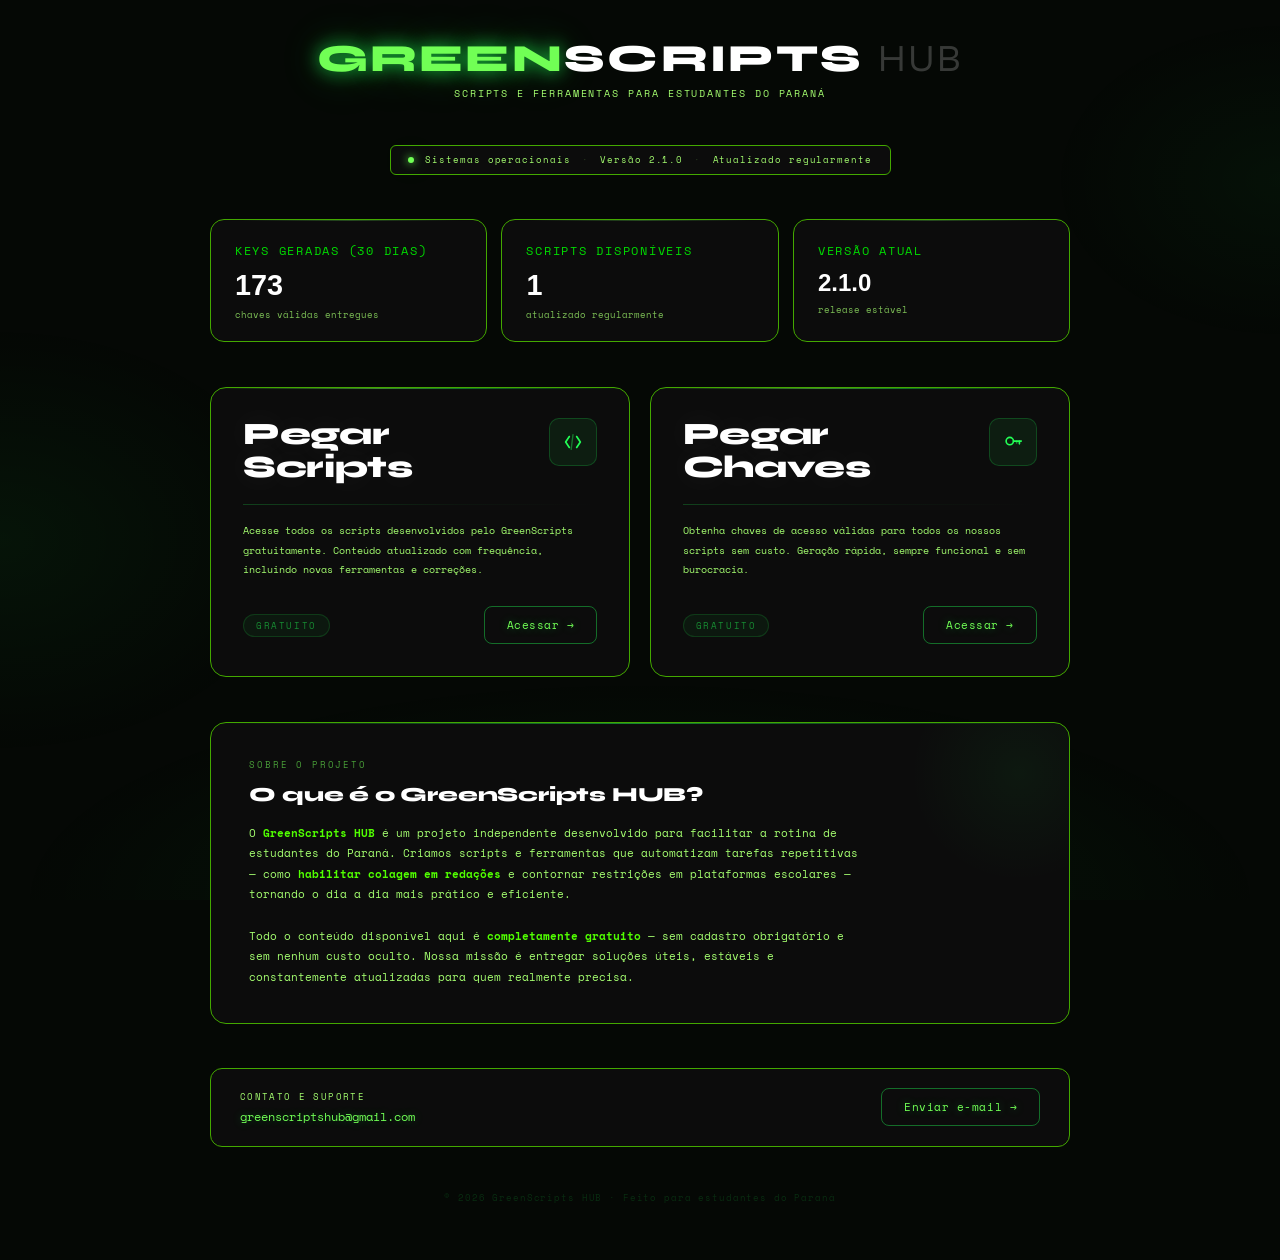
==== index.html @ 476fbaaf "FIX: Carregando numero de keys geradas corretamente" ====
<!DOCTYPE html>
<html lang="pt-BR">
<head>
  <meta charset="UTF-8">
  <meta name="viewport" content="width=device-width, initial-scale=1.0">

  <!-- SEO primário -->
  <title>GreenScripts HUB — Scripts e Hacks para Estudantes do Paraná</title>
  <meta name="description" content="GreenScripts HUB oferece scripts gratuitos para estudantes do Paraná. Habilite colagem em redações, automatize tarefas e acesse ferramentas exclusivas. 100% grátis.">
  <meta name="keywords" content="green scripts, greenscripts, greenscripts hub, hacks redação paraná, habilitar colagem redação paraná, scripts paraná, hack redação, scripts estudantes paraná, copiar redação paraná">
  <meta name="author" content="GreenScripts HUB">
  <meta name="robots" content="index, follow">
  <link rel="canonical" href="https://greenscriptshub.com/">

  <!-- Open Graph (WhatsApp, redes sociais) -->
  <meta property="og:type" content="website">
  <meta property="og:url" content="https://greenscriptshub.com/">
  <meta property="og:title" content="GreenScripts HUB — Scripts Gratuitos para Estudantes do Paraná">
  <meta property="og:description" content="Acesse scripts e hacks gratuitos para estudantes do Paraná. Habilite colagem em redações e automatize tarefas escolares com o GreenScripts HUB.">
  <meta property="og:image" content="https://greenscriptshub.com/Imagens/SiteIcon.png">
  <meta property="og:locale" content="pt_BR">
  <meta property="og:site_name" content="GreenScripts HUB">

  <!-- Twitter Card -->
  <meta name="twitter:card" content="summary">
  <meta name="twitter:title" content="GreenScripts HUB — Scripts Gratuitos para Estudantes do Paraná">
  <meta name="twitter:description" content="Scripts e hacks gratuitos para estudantes do Paraná. Habilite colagem em redações e muito mais.">
  <meta name="twitter:image" content="https://greenscriptshub.com/Imagens/SiteIcon.png">

  <!-- Schema.org JSON-LD -->
  <script type="application/ld+json">
  {
    "@context": "https://schema.org",
    "@type": "WebSite",
    "name": "GreenScripts HUB",
    "url": "https://greenscriptshub.com/",
    "description": "Scripts e ferramentas gratuitas para estudantes do Paraná. Habilite colagem em redações e automatize tarefas escolares.",
    "inLanguage": "pt-BR",
    "potentialAction": {
      "@type": "SearchAction",
      "target": "https://greenscriptshub.com/?q={search_term_string}",
      "query-input": "required name=search_term_string"
    }
  }
  </script>

  <link href="https://fonts.googleapis.com/css2?family=Space+Mono:wght@400;700&family=Syne:wght@400;600;800&display=swap" rel="stylesheet">
  <link rel="stylesheet" href="style.css">
  <link rel="shortcut icon" href="Imagens/SiteIcon.png" type="image/x-icon">
  <meta name="clckd" content="d560363d033b8a9732fbc6e161ab9960" />
</head>
<body>

  <div class="wrap">

    <!-- LOGO -->
    <header class="logo-block">
      <div class="logo"><span class="g">Green</span>Scripts <span class="hub">HUB</span></div>
      <p class="logo-sub">Scripts e ferramentas para estudantes do Paraná</p>
    </header>

    <!-- STATUS BAR -->
    <div class="status" aria-label="Status do sistema">
      <span class="dot" aria-hidden="true"></span>
      <span>Sistemas operacionais</span>
      <span class="sep" aria-hidden="true">·</span>
      <span>Versão 2.1.0</span>
      <span class="sep" aria-hidden="true">·</span>
      <span>Atualizado regularmente</span>
    </div>

    <!-- STATS -->
    <section class="stats" aria-label="Estatísticas">
      <div class="scard">
        <div class="slabel">Keys geradas (30 dias)</div>
        <div class="sval" id="keys">Carregando</div>
        <div class="sunit">chaves válidas entregues</div>
      </div>
      <div class="scard">
        <div class="slabel">Scripts disponíveis</div>
        <div class="sval">1</div>
        <div class="sunit">atualizado regularmente</div>
      </div>
      <div class="scard">
        <div class="slabel">Versão atual</div>
        <div class="sval sval--sm">2.1.0</div>
        <div class="sunit">release estável</div>
      </div>
    </section>

    <!-- ACTION CARDS -->
    <section class="arow" aria-label="Acesso aos recursos">

      <article class="acard">
        <div class="acard-top"></div>
        <div class="acard-body">
          <div class="acard-head">
            <h2 class="acard-title">Pegar<br>Scripts</h2>
            <div class="aicon" aria-hidden="true">
              <svg viewBox="0 0 24 24" fill="none" xmlns="http://www.w3.org/2000/svg">
                <path d="M8 6L4 12L8 18" stroke="#22ff55" stroke-width="1.8" stroke-linecap="round" stroke-linejoin="round"/>
                <path d="M16 6L20 12L16 18" stroke="#22ff55" stroke-width="1.8" stroke-linecap="round" stroke-linejoin="round"/>
                <path d="M12 4L10 20" stroke="rgba(34,255,85,0.4)" stroke-width="1.5" stroke-linecap="round"/>
              </svg>
            </div>
          </div>
          <div class="adiv"></div>
          <p class="adesc">Acesse todos os scripts desenvolvidos pelo GreenScripts gratuitamente. Conteúdo atualizado com frequência, incluindo novas ferramentas e correções.</p>
          <div class="afoot">
            <span class="badge">Gratuito</span>
            <a href="scripts.html" class="btn" aria-label="Acessar scripts gratuitos"><span>Acessar →</span></a>
          </div>
        </div>
      </article>

      <article class="acard">
        <div class="acard-top"></div>
        <div class="acard-body">
          <div class="acard-head">
            <h2 class="acard-title">Pegar<br>Chaves</h2>
            <div class="aicon" aria-hidden="true">
              <svg viewBox="0 0 24 24" fill="none" xmlns="http://www.w3.org/2000/svg">
                <circle cx="8.5" cy="11" r="4" stroke="#22ff55" stroke-width="1.8"/>
                <path d="M12.5 11H21" stroke="#22ff55" stroke-width="1.8" stroke-linecap="round"/>
                <path d="M19 11V14" stroke="#22ff55" stroke-width="1.8" stroke-linecap="round"/>
                <path d="M16 11V13" stroke="rgba(34,255,85,0.5)" stroke-width="1.8" stroke-linecap="round"/>
              </svg>
            </div>
          </div>
          <div class="adiv"></div>
          <p class="adesc">Obtenha chaves de acesso válidas para todos os nossos scripts sem custo. Geração rápida, sempre funcional e sem burocracia.</p>
          <div class="afoot">
            <span class="badge">Gratuito</span>
            <a href="getKey.html" class="btn" aria-label="Obter chave de acesso gratuita"><span>Acessar →</span></a>
          </div>
        </div>
      </article>

    </section>

    <!-- SOBRE -->
    <section class="about" aria-labelledby="sobre-titulo">
      <div class="stag">Sobre o projeto</div>
      <h2 class="atitle" id="sobre-titulo">O que é o GreenScripts HUB?</h2>
      <p class="atext">
        O <strong>GreenScripts HUB</strong> é um projeto independente desenvolvido para facilitar a rotina de estudantes do Paraná. Criamos scripts e ferramentas que automatizam tarefas repetitivas — como <strong>habilitar colagem em redações</strong> e contornar restrições em plataformas escolares — tornando o dia a dia mais prático e eficiente.<br><br>
        Todo o conteúdo disponível aqui é <strong>completamente gratuito</strong> — sem cadastro obrigatório e sem nenhum custo oculto. Nossa missão é entregar soluções úteis, estáveis e constantemente atualizadas para quem realmente precisa.
      </p>
    </section>

    <!-- CONTATO -->
    <section class="contact" aria-label="Contato e suporte">
      <div class="cleft">
        <span class="clabel">Contato e Suporte</span>
        <span class="cemail">greenscriptshub@gmail.com</span>
      </div>
      <a href="mailto:greenscriptshub@gmail.com" class="btn" aria-label="Enviar e-mail para o suporte"><span>Enviar e-mail →</span></a>
    </section>

    <!-- FOOTER -->
    <footer class="foot">© 2026 GreenScripts HUB · Feito para estudantes do Paraná</footer>

  </div>

  <script>
    const keysDiv = document.getElementById('keys')
    getNumOfKeys();
    
    async function getNumOfKeys() {
    const URL = 'REMOVED_ENDPOINT_1'
    const anomKey = 'REMOVED_KEY'

    const response = await fetch(URL,
      {method: 'GET',
      headers: {'Authorization': `Bearer ${anomKey}`, 'Content-Type': 'application/json'}}
    )

    if(!response.ok)
    {
      keysDiv.innerText = '173'
    }

    const data = await response.json()
    keysDiv.innerText = data.totalKeys    
  }
  
  </script>


  <script type="module">
  import { createClient } from 'https://esm.sh/@supabase/supabase-js@2'

  const supabase = createClient('https://btdbraicotnkhfkexwyh.supabase.co', "REMOVED_KEY")
  const canal = supabase.channel('analytics')

  const join_in = new Date().toISOString()
  const page = "home"
  const admCookie = document.cookie.match('(^|;)\\s*admin\\s*=\\s*([^;]+)')?.[2] || null;
  const URL = 'https://btdbraicotnkhfkexwyh.supabase.co/functions/v1/PageTime'
  const anomKey = 'REMOVED_KEY'

  let enviado = false

  function enviarDados(arrive_in, leave_in, session_time_sec) {
    if (enviado) return
    enviado = true
    fetch(URL, {
      method: 'POST',
      headers: {
        'Authorization': `Bearer ${anomKey}`,
        'Content-Type': 'application/json'
      },
      body: JSON.stringify({ page, arrive_in, leave_in, session_time_sec, admCookie }),
      keepalive: true
    })
  }

  canal.on('presence', { event: 'sync' }, () => {})
  .subscribe(async (status) => {
    if (status === 'SUBSCRIBED') {
      await canal.track({ page, join_in })
    }
  })

  window.addEventListener('beforeunload', () => {
    const leave_in = new Date().toISOString()
    const session_time_sec = Math.floor((new Date(leave_in) - new Date(join_in)) / 1000)
    if (admCookie === null) {
      enviarDados(join_in, leave_in, session_time_sec)
    } else {
      console.log("nao me hackeia por favor 😭)")
    }
  })
  </script>

</body>
</html>
---- style.css ----
* {
  margin: 0;
  padding: 0;
  box-sizing: border-box;
}

:root {
  --g: #71ff55;
  --g2: #18dd44;
  --bg: #050805;
  --bg2: #0c0c0c;
  --text: #ffffff;
  --muted: rgb(165, 255, 112);
  --border: rgb(67, 168, 0);
  --border-h: rgb(76, 190, 0);
}

body {
  background: var(--bg);
  color: var(--text);
  font-family: 'Syne', sans-serif;
  min-height: 100vh;
  padding: 2.5rem 1.2rem 3.5rem;
  position: relative;
  overflow-x: hidden;
}

body::after {
  content: '';
  position: fixed;
  inset: 0;
  background:
    radial-gradient(ellipse 70% 35% at 50% 100%, rgba(34, 255, 85, 0.07) 0%, transparent 70%),
    radial-gradient(ellipse 40% 40% at 0% 60%, rgba(34, 255, 85, 0.05) 0%, transparent 60%),
    radial-gradient(ellipse 30% 30% at 100% 20%, rgba(34, 255, 85, 0.04) 0%, transparent 60%);
  pointer-events: none;
  z-index: 0;
}

/* ── Wrapper ── */
.wrap {
  position: relative;
  z-index: 1;
  max-width: 860px;
  margin: 0 auto;
  display: flex;
  flex-direction: column;
  align-items: center;
  gap: 2.8rem;
}

/* ── LOGO ── */
.logo-block {
  text-align: center;
}

.logo {
  font-size: clamp(1.6rem, 5vw, 2.4rem);
  font-weight: 800;
  letter-spacing: .06em;
  text-transform: uppercase;
  line-height: 1;
}

.logo .g {
  color: var(--g);
  text-shadow: 0 0 18px rgba(34, 255, 85, 0.7), 0 0 40px rgba(34, 255, 85, 0.3), 0 0 80px rgba(34, 255, 85, 0.12);
}

.logo .hub {
  font-weight: 400;
  color: rgba(255, 255, 255, 0.2);
}

.logo-sub {
  font-family: 'Space Mono', monospace;
  font-size: .6rem;
  color: var(--muted);
  letter-spacing: .2em;
  text-transform: uppercase;
  margin-top: .5rem;
}

/* ── STATUS ── */
.status {
  display: flex;
  align-items: center;
  gap: .7rem;
  background: var(--bg2);
  border: 1px solid var(--border);
  border-radius: 6px;
  padding: .45rem 1.1rem;
  font-family: 'Space Mono', monospace;
  font-size: .58rem;
  letter-spacing: .1em;
  color: var(--muted);
  flex-wrap: wrap;
  justify-content: center;
  text-align: center;
}

.dot {
  width: 6px;
  height: 6px;
  border-radius: 50%;
  background: var(--g);
  box-shadow: 0 0 8px var(--g), 0 0 20px rgba(34, 255, 85, 0.5);
  animation: blink 2.4s ease-in-out infinite;
  flex-shrink: 0;
}

@keyframes blink {
  0%, 100% { opacity: 1; }
  50% { opacity: .25; }
}

.sep {
  opacity: .2;
}

/* ── STATS ── */
.stats {
  width: 100%;
  display: grid;
  grid-template-columns: repeat(3, 1fr);
  gap: .9rem;
}

.scard {
  background: var(--bg2);
  border: 1px solid var(--border);
  border-radius: 14px;
  padding: 1.3rem 1.5rem;
  position: relative;
  overflow: hidden;
  transition: border-color .3s, box-shadow .3s;
}

.scard:hover {
  border-color: rgba(34, 255, 85, 0.45);
  box-shadow: 0 0 30px rgba(34, 255, 85, 0.08);
}

.scard::before {
  content: '';
  position: absolute;
  top: 0;
  left: 10%;
  right: 10%;
  height: 1px;
  background: linear-gradient(90deg, transparent, var(--g), transparent);
  opacity: .25;
  transition: opacity .3s;
}

.scard:hover::before {
  opacity: .65;
}

.slabel {
  font-family: 'Space Mono', monospace;
  font-size: .78rem;
  letter-spacing: .14em;
  text-transform: uppercase;
  color: rgb(0, 219, 0);
  margin-bottom: .55rem;
}

.sval {
  font-weight: 800;
  font-size: 1.8rem;
  color: #ffffff;
  font-family: Arial, Helvetica, sans-serif;
}

.sval--sm {
  font-size: 1.5rem;
}

.sunit {
  font-family: 'Space Mono', monospace;
  font-size: .55rem;
  color: var(--muted);
  margin-top: .35rem;
  opacity: .75;
}

/* ── ACTION CARDS ── */
.arow {
  width: 100%;
  display: grid;
  grid-template-columns: 1fr 1fr;
  gap: 1.2rem;
}

.acard {
  background: var(--bg2);
  border: 1px solid var(--border);
  border-radius: 16px;
  overflow: hidden;
  position: relative;
  transition: transform .35s cubic-bezier(.23, 1, .32, 1), border-color .3s, box-shadow .3s;
}

.acard:hover {
  transform: translateY(-5px);
  border-color: var(--border-h);
  box-shadow: 0 20px 60px rgba(0, 0, 0, .6), 0 0 40px rgba(34, 255, 85, 0.1);
}

.acard-top {
  height: 1px;
  background: linear-gradient(90deg, transparent, var(--g) 40%, var(--g2) 60%, transparent);
  opacity: .5;
  transition: opacity .3s;
}

.acard:hover .acard-top {
  opacity: 1;
}

.acard-body {
  padding: 1.8rem 2rem 2rem;
}

.acard-head {
  display: flex;
  align-items: flex-start;
  justify-content: space-between;
  margin-bottom: 1.3rem;
}

.acard-title {
  font-weight: 800;
  font-size: clamp(1.55rem, 3.5vw, 1.95rem);
  color: #fff;
  line-height: 1.05;
  letter-spacing: -.01em;
  text-shadow: 0 0 30px rgba(255, 255, 255, 0.08);
}

.aicon {
  width: 48px;
  height: 48px;
  border-radius: 10px;
  background: rgba(34, 255, 85, 0.07);
  border: 1px solid rgba(34, 255, 85, 0.2);
  display: flex;
  align-items: center;
  justify-content: center;
  flex-shrink: 0;
  transition: all .3s;
}

.acard:hover .aicon {
  background: rgba(34, 255, 85, 0.12);
  border-color: rgba(34, 255, 85, 0.4);
  box-shadow: 0 0 16px rgba(34, 255, 85, 0.14);
}

.aicon svg {
  width: 22px;
  height: 22px;
}

.adiv {
  height: 1px;
  background: linear-gradient(90deg, rgba(34, 255, 85, .22), rgba(34, 255, 85, .04) 60%, transparent);
  margin-bottom: 1rem;
}

.adesc {
  font-family: 'Space Mono', monospace;
  font-size: .65rem;
  color: var(--muted);
  line-height: 1.85;
  margin-bottom: 1.7rem;
}

.afoot {
  display: flex;
  align-items: center;
  justify-content: space-between;
  flex-wrap: wrap;
  gap: .6rem;
}

.badge {
  font-family: 'Space Mono', monospace;
  font-size: .55rem;
  letter-spacing: .18em;
  text-transform: uppercase;
  color: rgba(34, 255, 85, .5);
  background: rgba(34, 255, 85, .05);
  border: 1px solid rgba(34, 255, 85, .15);
  border-radius: 100px;
  padding: 4px 12px;
}

/* ── BUTTON ── */
.btn {
  background: transparent;
  color: var(--g);
  border: 1px solid rgba(34, 255, 85, .4);
  border-radius: 8px;
  padding: 10px 22px;
  font-family: 'Space Mono', monospace;
  font-size: .68rem;
  letter-spacing: .05em;
  cursor: pointer;
  position: relative;
  overflow: hidden;
  transition: all .3s;
  text-decoration: none;
  display: inline-block;
  text-shadow: 0 0 10px rgba(34, 255, 85, 0.4);
  white-space: nowrap;
}

.btn::before {
  content: '';
  position: absolute;
  inset: 0;
  background: rgba(34, 255, 85, 0);
  transition: background .3s;
  border-radius: inherit;
}

.btn:hover {
  border-color: var(--g);
  color: #030803;
  text-shadow: none;
  box-shadow: 0 0 20px rgba(34, 255, 85, .3);
}

.btn:hover::before {
  background: var(--g);
}

.btn span {
  position: relative;
  z-index: 1;
  display: flex;
  align-items: center;
  gap: 6px;
}

/* ── SOBRE ── */
.about {
  width: 100%;
  background: var(--bg2);
  border: 1px solid var(--border);
  border-radius: 16px;
  padding: 2.2rem 2.4rem;
  position: relative;
  overflow: hidden;
}

.about::before {
  content: '';
  position: absolute;
  top: 0;
  left: 0;
  right: 0;
  height: 1px;
  background: linear-gradient(90deg, transparent, rgba(34, 255, 85, .5) 50%, transparent);
}

.about::after {
  content: '';
  position: absolute;
  top: -60px;
  right: -60px;
  width: 220px;
  height: 220px;
  border-radius: 50%;
  background: radial-gradient(circle, rgba(34, 255, 85, .05), transparent 70%);
  pointer-events: none;
}

.stag {
  font-family: 'Space Mono', monospace;
  font-size: .57rem;
  letter-spacing: .2em;
  text-transform: uppercase;
  color: var(--g);
  opacity: .6;
  margin-bottom: .65rem;
}

.atitle {
  font-weight: 800;
  font-size: 1.25rem;
  color: #fff;
  margin-bottom: 1rem;
  letter-spacing: -.01em;
}

.atext {
  font-family: 'Space Mono', monospace;
  font-size: .66rem;
  color: var(--muted);
  line-height: 1.95;
  max-width: 620px;
}

.atext strong {
  color: rgb(81, 255, 0);
  font-weight: 700;
}

/* ── CONTATO ── */
.contact {
  width: 100%;
  background: var(--bg2);
  border: 1px solid var(--border);
  border-radius: 12px;
  padding: 1.2rem 1.8rem;
  display: flex;
  align-items: center;
  justify-content: space-between;
  gap: 1rem;
  flex-wrap: wrap;
}

.cleft {
  display: flex;
  flex-direction: column;
  gap: .25rem;
}

.clabel {
  font-family: 'Space Mono', monospace;
  font-size: .57rem;
  letter-spacing: .15em;
  text-transform: uppercase;
  color: var(--muted);
}

.cemail {
  font-family: 'Space Mono', monospace;
  font-size: .76rem;
  color: var(--g);
  text-shadow: 0 0 10px rgba(34, 255, 85, 0.3);
  word-break: break-all;
}

/* ── FOOTER ── */
.foot {
  font-family: 'Space Mono', monospace;
  font-size: .54rem;
  color: rgba(34, 255, 85, 0.15);
  letter-spacing: .1em;
  text-align: center;
}

/* ── RESPONSIVO — Tablet (≤768px) ── */
@media (max-width: 768px) {
  body {
    padding: 2rem .9rem 3rem;
  }

  .wrap {
    gap: 2rem;
  }

  .stats {
    grid-template-columns: 1fr 1fr;
  }

  /* terceiro card de stat ocupa linha inteira */
  .scard:last-child {
    grid-column: 1 / -1;
  }

  .about {
    padding: 1.8rem 1.6rem;
  }

  .contact {
    flex-direction: column;
    align-items: flex-start;
  }

  .contact .btn {
    width: 100%;
    text-align: center;
    justify-content: center;
  }
}

/* ── RESPONSIVO — Mobile (≤600px) ── */
@media (max-width: 600px) {
  body {
    padding: 1.5rem .75rem 2.5rem;
  }

  .wrap {
    gap: 1.6rem;
  }

  .status {
    font-size: .52rem;
    gap: .4rem;
    padding: .5rem .8rem;
  }

  .stats {
    grid-template-columns: 1fr 1fr;
    gap: .7rem;
  }

  .scard {
    padding: 1rem 1.1rem;
    text-align: center;
  }

  .arow {
    grid-template-columns: 1fr;
    gap: 1rem;
    margin-top: 30px;
    margin-bottom: 30px;
  }

  .acard-body {
    padding: 1.4rem 1.4rem 1.6rem;
  }

  .acard-title {
    font-size: clamp(1.3rem, 6vw, 1.6rem);
  }

  .about {
    padding: 1.4rem 1.3rem;
  }

  .atitle {
    font-size: 1.05rem;
  }

  .atext {
    font-size: .63rem;
  }

  .contact {
    padding: 1rem 1.2rem;
  }

  .cemail {
    font-size: .68rem;
  }
}

/* ── RESPONSIVO — Mobile pequeno (≤380px) ── */
@media (max-width: 380px) {
  .stats {
    grid-template-columns: 1fr;
  }

  .scard:last-child {
    grid-column: auto;
  }

  .logo {
    font-size: 1.4rem;
  }
}
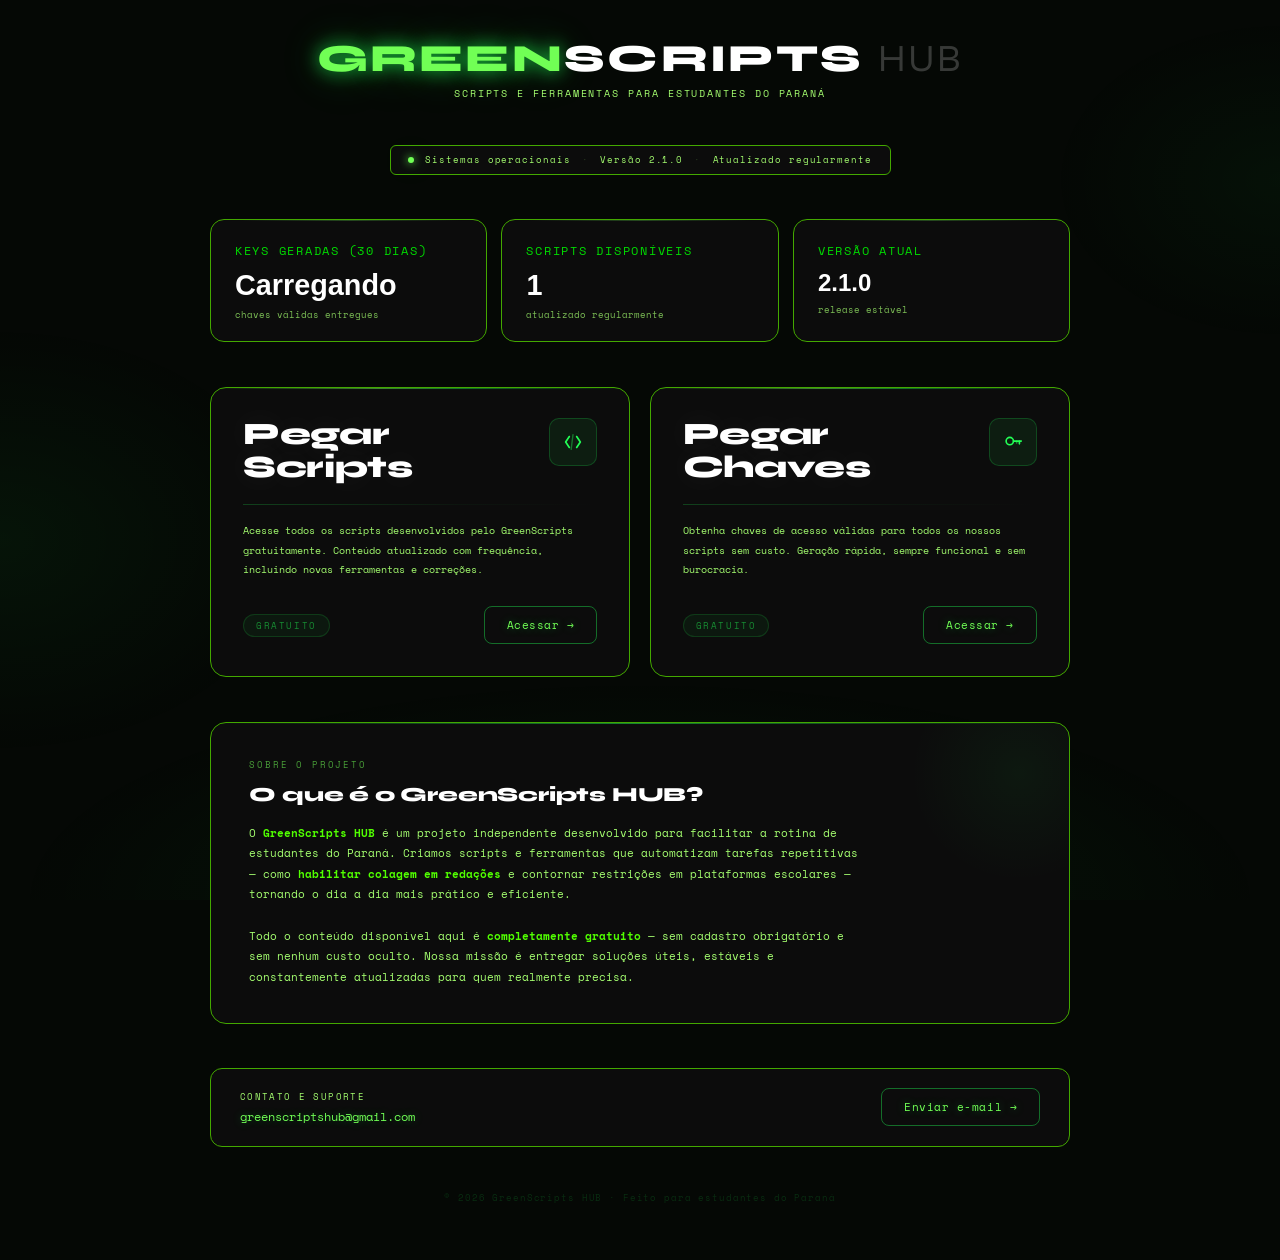
==== commit 9001cae3: "remove: sistema de monitoramento das paginas" ====
--- a/index.html
+++ b/index.html
@@ -159,79 +159,6 @@
 
     <!-- FOOTER -->
     <footer class="foot">© 2026 GreenScripts HUB · Feito para estudantes do Paraná</footer>
-
   </div>
-
-  <script>
-    const keysDiv = document.getElementById('keys')
-    getNumOfKeys();
-    
-    async function getNumOfKeys() {
-    const URL = 'REMOVED_ENDPOINT_1'
-    const anomKey = 'REMOVED_KEY'
-
-    const response = await fetch(URL,
-      {method: 'GET',
-      headers: {'Authorization': `Bearer ${anomKey}`, 'Content-Type': 'application/json'}}
-    )
-
-    if(!response.ok)
-    {
-      keysDiv.innerText = '173'
-    }
-
-    const data = await response.json()
-    keysDiv.innerText = data.totalKeys    
-  }
-  
-  </script>
-
-
-  <script type="module">
-  import { createClient } from 'https://esm.sh/@supabase/supabase-js@2'
-
-  const supabase = createClient('https://btdbraicotnkhfkexwyh.supabase.co', "REMOVED_KEY")
-  const canal = supabase.channel('analytics')
-
-  const join_in = new Date().toISOString()
-  const page = "home"
-  const admCookie = document.cookie.match('(^|;)\\s*admin\\s*=\\s*([^;]+)')?.[2] || null;
-  const URL = 'https://btdbraicotnkhfkexwyh.supabase.co/functions/v1/PageTime'
-  const anomKey = 'REMOVED_KEY'
-
-  let enviado = false
-
-  function enviarDados(arrive_in, leave_in, session_time_sec) {
-    if (enviado) return
-    enviado = true
-    fetch(URL, {
-      method: 'POST',
-      headers: {
-        'Authorization': `Bearer ${anomKey}`,
-        'Content-Type': 'application/json'
-      },
-      body: JSON.stringify({ page, arrive_in, leave_in, session_time_sec, admCookie }),
-      keepalive: true
-    })
-  }
-
-  canal.on('presence', { event: 'sync' }, () => {})
-  .subscribe(async (status) => {
-    if (status === 'SUBSCRIBED') {
-      await canal.track({ page, join_in })
-    }
-  })
-
-  window.addEventListener('beforeunload', () => {
-    const leave_in = new Date().toISOString()
-    const session_time_sec = Math.floor((new Date(leave_in) - new Date(join_in)) / 1000)
-    if (admCookie === null) {
-      enviarDados(join_in, leave_in, session_time_sec)
-    } else {
-      console.log("nao me hackeia por favor 😭)")
-    }
-  })
-  </script>
-
 </body>
 </html>
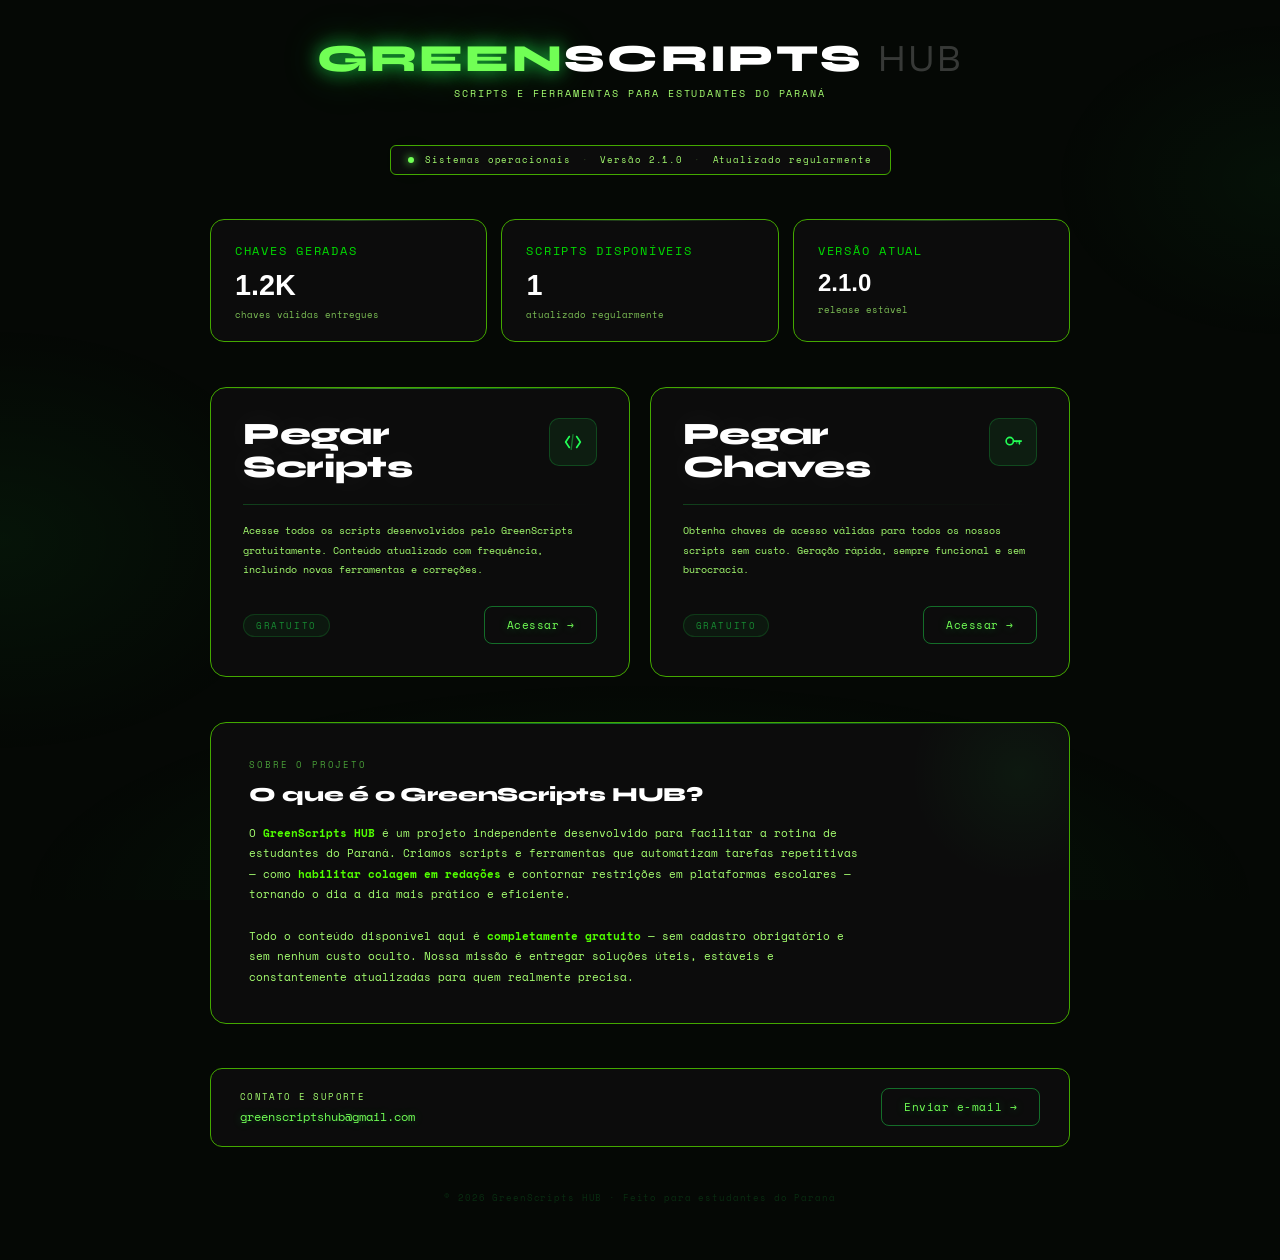
==== commit 928d3145: "security: migrando APIs para cloudflare" ====
--- a/index.html
+++ b/index.html
@@ -72,8 +72,8 @@
     <!-- STATS -->
     <section class="stats" aria-label="Estatísticas">
       <div class="scard">
-        <div class="slabel">Keys geradas (30 dias)</div>
-        <div class="sval" id="keys">Carregando</div>
+        <div class="slabel">Chaves Geradas</div>
+        <div class="sval" id="keys">1.2K</div>
         <div class="sunit">chaves válidas entregues</div>
       </div>
       <div class="scard">
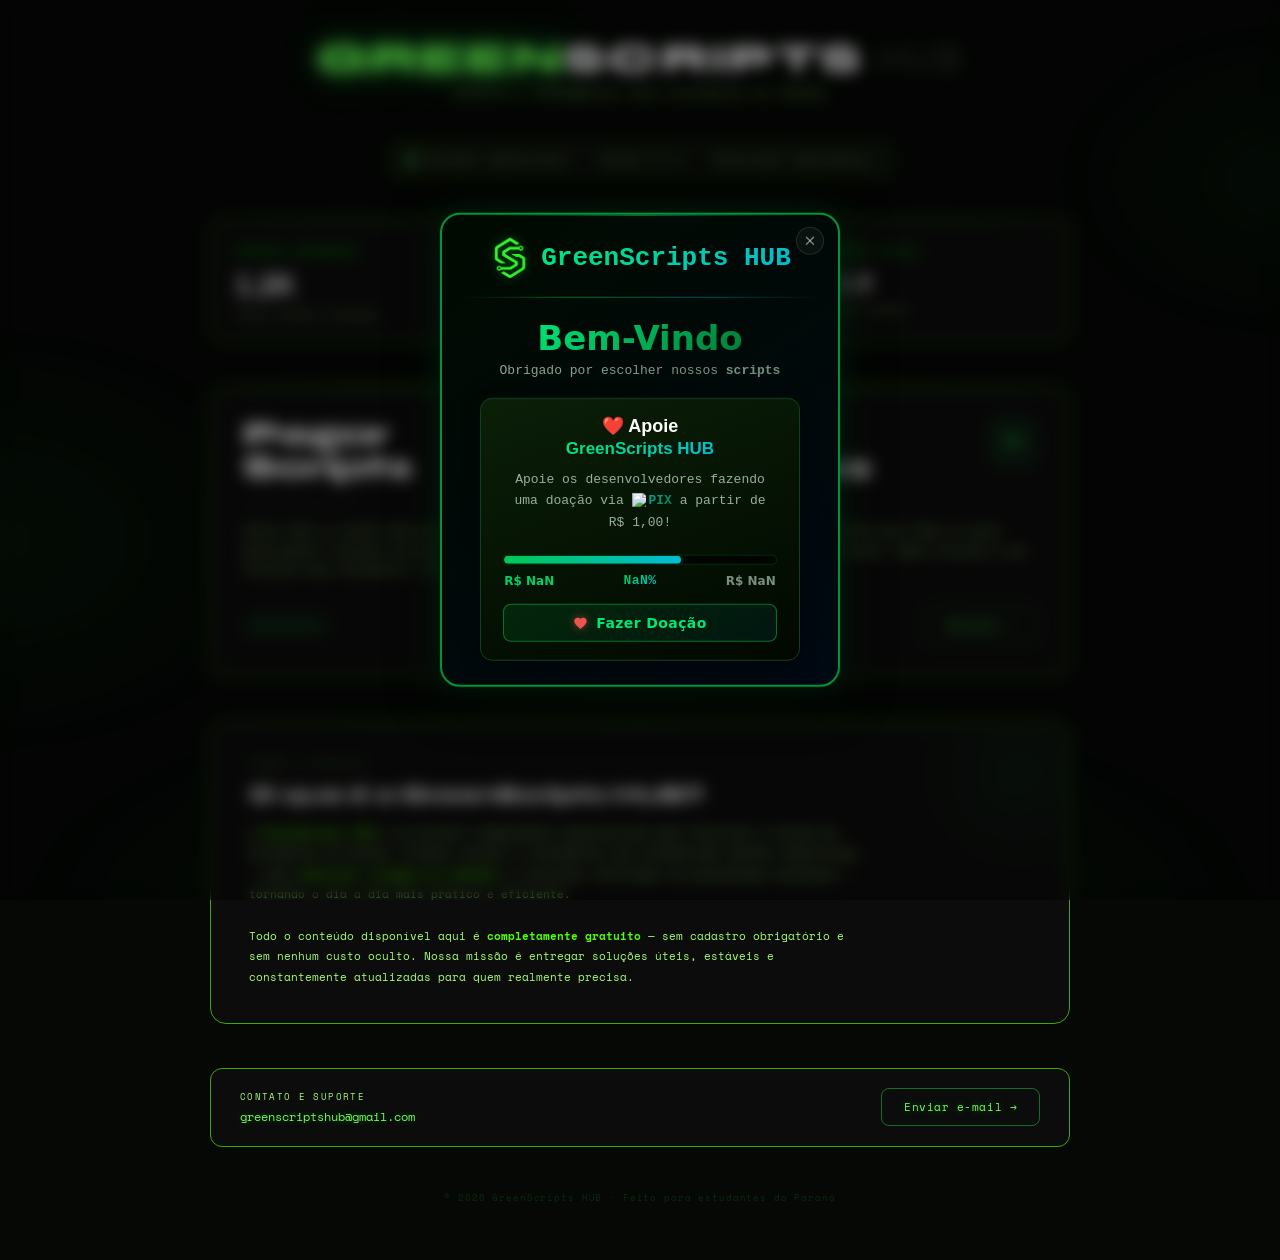
==== commit 3862fbbc: "FEAT: Add Donate System" ====
--- a/index.html
+++ b/index.html
@@ -46,13 +46,87 @@
 
   <link href="https://fonts.googleapis.com/css2?family=Space+Mono:wght@400;700&family=Syne:wght@400;600;800&display=swap" rel="stylesheet">
   <link rel="stylesheet" href="style.css">
-  <link rel="shortcut icon" href="Imagens/SiteIcon.png" type="image/x-icon">
+  <link rel="stylesheet" href="PixGG.css">
+  <link rel="shortcut icon" href="Imagens/GreenScriptsLogo.png" type="image/x-icon">
   <meta name="clckd" content="d560363d033b8a9732fbc6e161ab9960" />
 </head>
 <body>
 
+  <div id="PixGgScreen">
+
+  <!-- Botão fechar -->
+  <button id="CloseButton" onclick="closePix()">
+    <svg xmlns="http://www.w3.org/2000/svg" width="14" height="14" viewBox="0 0 24 24" fill="none"
+         stroke="currentColor" stroke-width="2.5" stroke-linecap="round" stroke-linejoin="round">
+      <line x1="18" y1="6" x2="6" y2="18"/>
+      <line x1="6" y1="6" x2="18" y2="18"/>
+    </svg>
+  </button>
+
+  <div id="PixTitle">
+    <img src="Imagens/GreenScriptsLogo.png" alt="Logo">
+    <span class="TextGradient"><strong>GreenScripts HUB</strong></span>
+  </div>
+
+  <hr>
+
+  <div id="welcome">
+    <h1>Bem-Vindo</h1>
+    <h2>Obrigado por escolher nossos <strong>scripts</strong></h2>
+  </div>
+
+  <div id="PixGoalCard">
+
+    <div id="GoalTitle">
+      <h2>❤️ Apoie</h2>
+      <span class="TextGradient"><strong>GreenScripts HUB</strong></span>
+    </div>
+
+    <div id="GoalDescription">
+      <p>
+        Apoie os desenvolvedores fazendo uma doação via
+        <strong id="pixText">
+          <img src="https://www.advocacianunes.com.br/wp-content/uploads/2022/04/logo-pix-icone-1024.png"
+               alt="Pix" width="14" height="14">
+          PIX
+        </strong>
+        a partir de R$&nbsp;1,00!
+      </p>
+    </div>
+
+    <div id="GoalContainer">
+      <div id="GoalbarWrapper">
+        <div id="GoalbarTrack">
+          <div id="progress-fill"></div>
+        </div>
+        <div id="GoalLabels">
+          <span id="GoalCurrent">R$ NaN</span>
+          <span id="GoalPercent">NaN%</span>
+          <span id="GoalTotal">R$ NaN</span>
+        </div>
+      </div>
+    </div>
+
+    <div id="DonateButtonWrapper">
+      <a target="_blank" href="https://pixgg.com/GreenScriptsHUB">
+        <button id="DonateButton">
+          <svg xmlns="http://www.w3.org/2000/svg" width="15" height="15" viewBox="0 0 24 24" fill="currentColor">
+            <path d="M12 21.35l-1.45-1.32C5.4 15.36 2 12.28 2 8.5
+                     2 5.42 4.42 3 7.5 3c1.74 0 3.41.81 4.5 2.09
+                     C13.09 3.81 14.76 3 16.5 3 19.58 3 22 5.42 22 8.5
+                     c0 3.78-3.4 6.86-8.55 11.54L12 21.35z"/>
+          </svg>
+          Fazer Doação
+        </button>
+      </a>
+    </div>
+
+  </div>
+</div>
+
+
+
   <div class="wrap">
-
     <!-- LOGO -->
     <header class="logo-block">
       <div class="logo"><span class="g">Green</span>Scripts <span class="hub">HUB</span></div>
@@ -160,5 +234,63 @@
     <!-- FOOTER -->
     <footer class="foot">© 2026 GreenScripts HUB · Feito para estudantes do Paraná</footer>
   </div>
+
+  <script>
+    const overlay = document.createElement("div");
+    overlay.id = "blur-overlay";
+
+    Object.assign(overlay.style, {
+        position: "fixed",
+        top: "0",
+        left: "0",
+        width: "100vw",
+        height: "100vh",
+        backgroundColor: "rgba(0, 0, 0, 0.4)",
+        backdropFilter: "blur(8px)",
+        webkitBackdropFilter: "blur(8px)",
+        zIndex: "12920"
+    });
+
+    document.body.appendChild(overlay);
+
+    function closePix()
+    {
+      const card = document.getElementById('PixGgScreen');
+      card.style.display = 'none'
+      document.getElementById("blur-overlay")?.remove();
+    }
+  </script>
+
+  <script>
+
+    const GoalCurrentDiv = document.getElementById("GoalCurrent")
+    const GoalTotalDiv = document.getElementById('GoalTotal')
+    const GoalPercentDiv = document.getElementById('GoalPercent')
+
+    const GoalProgressBar = document.getElementById('progress-fill')
+
+
+    getGoal()
+
+    async function getGoal()
+    {
+      const response = await fetch('https://events.pixgg.com.br/Goals/RenderGoal?apiKey=4753fdbe-2d31-459c-b926-662c551e301f&goalId=30742',{
+        method: 'GET',
+        headers: {'Content-Type': 'application.json'}
+      })
+
+      if (response.ok)
+      {
+        const data = await response.json()
+        currentAmount = Number(data.currentAmount.toFixed(2))
+        goalAmount = Number(data.goalAmount.toFixed(2))
+
+        GoalCurrentDiv.textContent = `R$: ${currentAmount}`
+        GoalTotalDiv.textContent = `R$: ${goalAmount}`
+        GoalPercentDiv.textContent = `${Number((currentAmount / goalAmount * 100).toFixed(1))}%`
+        GoalProgressBar.style.width = `${Number((currentAmount / goalAmount * 100).toFixed(1))}%`
+      }
+    }
+  </script>
 </body>
 </html>
--- a/PixGG.css
+++ b/PixGG.css
@@ -0,0 +1,379 @@
+/* ── Variáveis ────────────────────────────────────────── */
+:root {
+  --green-bright: #00e676;
+  --green-mid:    #00c853;
+  --green-dark:   #007a35;
+  --teal:         #00bcd4;
+  --teal-dark:    #007a8a;
+  --bg-outer:     #000a01;
+  --bg-card:      #050f03;
+  --bg-inner:     #010800;
+  --border-main:  #00943a;
+  --border-inner: #163d20;
+  --text-muted:   #96b0a0;
+  --text-white:   #ffffff;
+  --red-heart:    #ef5350;
+}
+
+/* ── Container principal ──────────────────────────────── */
+#PixGgScreen {
+  position: fixed;
+  left: 50%;
+  top: 50%;
+  transform: translate(-50%, -50%);
+
+  /* tamanho base */
+  width: min(400px, 92vw);
+
+  background: linear-gradient(145deg, #010a00, #000812);
+  border-radius: 20px;
+  border: 2px solid var(--border-main);
+  box-shadow:
+    0 0 0 1px rgba(0, 200, 80, 0.07),
+    0 0 35px rgba(0, 148, 58, 0.18),
+    0 10px 50px rgba(0, 0, 0, 0.75);
+  z-index: 12921;
+  overflow: hidden;
+  padding-bottom: 24px;
+
+  /* responsividade vertical */
+  max-height: 95vh;
+  overflow-y: auto;
+  scrollbar-width: none;
+}
+#PixGgScreen::-webkit-scrollbar { display: none; }
+
+/* brilho topo */
+#PixGgScreen::before {
+  content: '';
+  position: absolute;
+  top: 0; left: 10%; right: 10%;
+  height: 1px;
+  background: linear-gradient(to right,
+    transparent,
+    rgba(0, 230, 118, 0.55),
+    transparent
+  );
+  pointer-events: none;
+}
+
+/* ── Botão fechar ─────────────────────────────────────── */
+#CloseButton {
+  position: absolute;
+  top: 12px;
+  right: 14px;
+  width: 28px;
+  height: 28px;
+  display: flex;
+  align-items: center;
+  justify-content: center;
+  background: rgba(255, 255, 255, 0.04);
+  border: 1px solid rgba(255, 255, 255, 0.1);
+  border-radius: 50%;
+  color: rgba(255, 255, 255, 0.45);
+  cursor: pointer;
+  transition:
+    background 0.2s ease,
+    color      0.2s ease,
+    border-color 0.2s ease,
+    transform  0.15s ease;
+  z-index: 10;
+  padding: 0;
+}
+#CloseButton:hover {
+  background: rgba(239, 83, 80, 0.15);
+  border-color: rgba(239, 83, 80, 0.5);
+  color: #ef5350;
+  transform: rotate(90deg);
+}
+#CloseButton:active {
+  transform: rotate(90deg) scale(0.9);
+}
+
+/* ── Título do topo ───────────────────────────────────── */
+#PixTitle {
+  display: flex;
+  align-items: center;
+  justify-content: center;
+  gap: 10px;
+  margin-top: 22px;
+  margin-bottom: 18px;
+  font-family: monospace;
+  font-weight: bold;
+  font-size: clamp(18px, 5vw, 26px);
+  padding: 0 44px; /* espaço para o botão fechar */
+}
+
+#PixTitle img {
+  width: clamp(32px, 8vw, 42px);
+  filter: drop-shadow(0 0 6px rgba(0, 200, 80, 0.45));
+}
+
+/* ── Divisor ──────────────────────────────────────────── */
+#PixGgScreen hr {
+  border: none;
+  height: 1px;
+  background: linear-gradient(to right,
+    transparent,
+    rgba(0, 200, 80, 0.5) 30%,
+    rgba(0, 188, 212, 0.38) 70%,
+    transparent
+  );
+  margin: 0 20px;
+}
+
+/* ── Boas-vindas ──────────────────────────────────────── */
+#welcome {
+  display: flex;
+  flex-direction: column;
+  align-items: center;
+  margin-top: 20px;
+  margin-bottom: 20px;
+  text-align: center;
+  padding: 0 16px;
+}
+
+#welcome h1 {
+  font-size: clamp(26px, 7vw, 34px);
+  font-family: 'Segoe UI', system-ui, sans-serif;
+  font-weight: 800;
+  margin: 0 0 5px;
+  background: linear-gradient(135deg, var(--green-bright), var(--green-dark));
+  -webkit-background-clip: text;
+  background-clip: text;
+  -webkit-text-fill-color: transparent;
+}
+
+#welcome h2 {
+  font-size: clamp(11px, 3vw, 13px);
+  font-family: monospace;
+  font-weight: normal;
+  margin: 0;
+  background: linear-gradient(135deg, #8aaa96, #6b8c7a);
+  -webkit-background-clip: text;
+  background-clip: text;
+  -webkit-text-fill-color: transparent;
+}
+
+/* ── Card interno ─────────────────────────────────────── */
+#PixGoalCard {
+  background: linear-gradient(160deg, #0a1f08, var(--bg-inner));
+  border: 1px solid var(--border-inner);
+  box-shadow:
+    inset 0 1px 0 rgba(0, 200, 80, 0.05),
+    0 4px 20px rgba(0, 0, 0, 0.45);
+  width: min(82%, 320px);
+  margin: 0 auto;
+  border-radius: 12px;
+  display: flex;
+  flex-direction: column;
+  align-items: center;
+  padding-bottom: 18px;
+}
+
+/* ── Título do card ───────────────────────────────────── */
+#GoalTitle {
+  display: flex;
+  flex-direction: column;
+  align-items: center;
+  gap: 2px;
+  margin: 16px 0 8px;
+}
+
+#GoalTitle h2 {
+  font-size: clamp(15px, 4vw, 18px);
+  font-family: 'Segoe UI', Verdana, sans-serif;
+  font-weight: 700;
+  margin: 0;
+  color: var(--text-white);
+}
+
+#GoalTitle span {
+  font-size: clamp(14px, 3.5vw, 17px);
+  font-family: Arial, Helvetica, sans-serif;
+}
+
+/* ── Descrição ────────────────────────────────────────── */
+#GoalDescription {
+  width: 90%;
+}
+
+#GoalDescription p {
+  color: var(--text-muted);
+  font-size: clamp(11px, 3vw, 13px);
+  font-family: monospace;
+  text-align: center;
+  margin: 0;
+  line-height: 1.65;
+  padding: 2px 4px;
+}
+
+#pixText {
+  display: inline-flex;
+  align-items: center;
+  gap: 3px;
+  vertical-align: middle;
+  background: linear-gradient(135deg, var(--teal), var(--green-dark));
+  -webkit-background-clip: text;
+  background-clip: text;
+  -webkit-text-fill-color: transparent;
+}
+
+#pixText img {
+  transform: translateY(-1px);
+}
+
+/* ── Barra de progresso ───────────────────────────────── */
+#GoalContainer {
+  width: 100%;
+  display: flex;
+  flex-direction: column;
+  align-items: center;
+  margin-top: 6px;
+}
+
+#GoalbarWrapper {
+  width: 86%;
+}
+
+#GoalbarTrack {
+  margin-top: 14px;
+  width: 100%;
+  height: 10px;
+  background: rgba(0, 0, 0, 0.7);
+  border: 1px solid rgba(0, 148, 58, 0.25);
+  border-radius: 6px;
+  overflow: hidden;
+}
+
+#progress-fill {
+  height: 100%;
+  width: 65%;
+  border-radius: 6px;
+  background: linear-gradient(to right, var(--green-mid), var(--teal));
+  box-shadow: 0 0 8px rgba(0, 200, 80, 0.4);
+  transition: width 0.5s ease-in-out;
+}
+
+/* ── Labels da meta ───────────────────────────────────── */
+#GoalLabels {
+  display: flex;
+  justify-content: space-between;
+  align-items: center;
+  margin-top: 8px;
+  padding: 0 1px;
+}
+
+#GoalCurrent {
+  font-family: 'Segoe UI', system-ui, sans-serif;
+  font-size: clamp(10px, 2.5vw, 12px);
+  font-weight: 700;
+  color: var(--green-bright);
+  opacity: 0.9;
+}
+
+#GoalPercent {
+  font-family: monospace;
+  font-size: clamp(11px, 2.8vw, 13px);
+  font-weight: 700;
+  background: linear-gradient(135deg, var(--green-mid), var(--teal));
+  -webkit-background-clip: text;
+  background-clip: text;
+  -webkit-text-fill-color: transparent;
+  letter-spacing: 0.5px;
+}
+
+#GoalTotal {
+  font-family: 'Segoe UI', system-ui, sans-serif;
+  font-size: clamp(10px, 2.5vw, 12px);
+  font-weight: 600;
+  color: var(--text-muted);
+  opacity: 0.8;
+}
+
+/* ── Botão doação ─────────────────────────────────────── */
+#DonateButtonWrapper {
+  margin-top: 16px;
+  width: 86%;
+}
+
+#DonateButton {
+  display: flex;
+  align-items: center;
+  justify-content: center;
+  gap: 8px;
+  width: 100%;
+  padding: 10px 0;
+  border: 1px solid rgba(0, 200, 80, 0.5);
+  border-radius: 8px;
+  background: linear-gradient(135deg,
+    rgba(0, 180, 60, 0.13),
+    rgba(0, 140, 160, 0.10)
+  );
+  color: var(--green-bright);
+  font-family: 'Segoe UI', system-ui, sans-serif;
+  font-size: clamp(12px, 3.2vw, 14px);
+  font-weight: 700;
+  letter-spacing: 0.4px;
+  cursor: pointer;
+  transition:
+    background   0.25s ease,
+    box-shadow   0.25s ease,
+    transform    0.15s ease;
+}
+
+#DonateButton svg {
+  color: var(--red-heart);
+  filter: drop-shadow(0 0 4px rgba(239, 83, 80, 0.55));
+  flex-shrink: 0;
+}
+
+#DonateButton:hover {
+  background: linear-gradient(135deg,
+    rgba(0, 200, 80, 0.2),
+    rgba(0, 188, 212, 0.16)
+  );
+  box-shadow: 0 0 16px rgba(0, 200, 80, 0.22);
+  transform: translateY(-1px);
+}
+
+#DonateButton:active {
+  transform: translateY(0px);
+  box-shadow: none;
+}
+
+/* ── Gradiente texto ──────────────────────────────────── */
+.TextGradient {
+  background: linear-gradient(135deg, var(--green-bright), var(--teal));
+  -webkit-background-clip: text;
+  background-clip: text;
+  -webkit-text-fill-color: transparent;
+}
+
+/* ── Responsividade ───────────────────────────────────── */
+@media (max-width: 440px) {
+  #PixGgScreen {
+    border-radius: 14px;
+    padding-bottom: 20px;
+  }
+
+  #PixGoalCard {
+    width: 88%;
+  }
+
+  #GoalbarWrapper,
+  #DonateButtonWrapper {
+    width: 90%;
+  }
+}
+
+@media (max-height: 600px) {
+  #welcome { margin: 12px 0; }
+  #PixTitle { margin-top: 14px; margin-bottom: 12px; }
+  #GoalTitle { margin: 10px 0 6px; }
+}
+
+a
+{
+    text-decoration: none;
+}
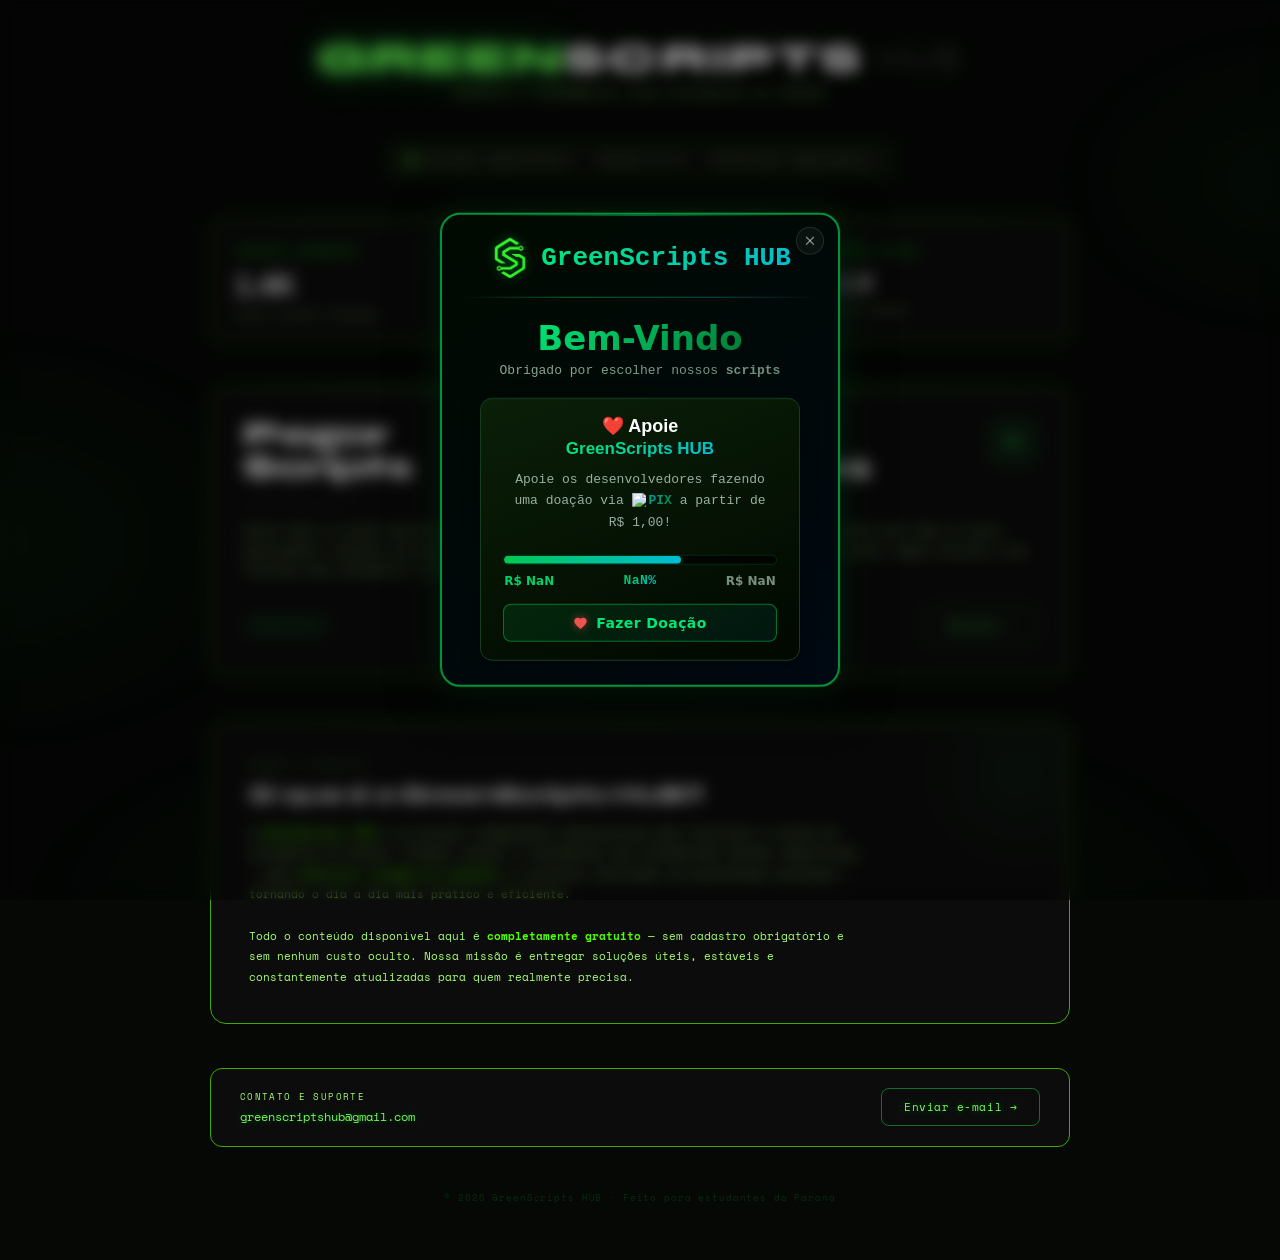
==== commit 0d9f97d7: "UPDT: Atualizando numero de keys & versão do RedPR" ====
--- a/index.html
+++ b/index.html
@@ -3,6 +3,12 @@
 <head>
   <meta charset="UTF-8">
   <meta name="viewport" content="width=device-width, initial-scale=1.0">
+
+  <meta property="og:title" content="GreenScripts HUB">
+  <meta property="og:site_name" content="GreenScripts HUB">
+  <meta property="og:type" content="website">
+  <meta name="application-name" content="GreenScripts HUB">
+  <meta name="apple-mobile-web-app-title" content="GreenScripts HUB">
 
   <!-- SEO primário -->
   <title>GreenScripts HUB — Scripts e Hacks para Estudantes do Paraná</title>
@@ -47,7 +53,7 @@
   <link href="https://fonts.googleapis.com/css2?family=Space+Mono:wght@400;700&family=Syne:wght@400;600;800&display=swap" rel="stylesheet">
   <link rel="stylesheet" href="style.css">
   <link rel="stylesheet" href="PixGG.css">
-  <link rel="shortcut icon" href="Imagens/GreenScriptsLogo.png" type="image/x-icon">
+  <link rel="shortcut icon" href="Imagens/GreenScriptsLogoSite.png" type="image/x-icon">
   <meta name="clckd" content="d560363d033b8a9732fbc6e161ab9960" />
 </head>
 <body>
@@ -64,7 +70,7 @@
   </button>
 
   <div id="PixTitle">
-    <img src="Imagens/GreenScriptsLogo.png" alt="Logo">
+    <img src="Imagens/GreenScriptsLogoSite.png" alt="Logo">
     <span class="TextGradient"><strong>GreenScripts HUB</strong></span>
   </div>
 
@@ -147,7 +153,7 @@
     <section class="stats" aria-label="Estatísticas">
       <div class="scard">
         <div class="slabel">Chaves Geradas</div>
-        <div class="sval" id="keys">1.2K</div>
+        <div class="sval" id="keys">1.4K</div>
         <div class="sunit">chaves válidas entregues</div>
       </div>
       <div class="scard">
@@ -292,5 +298,7 @@
       }
     }
   </script>
+
+  <script src="Ads/Popunder.js"></script>
 </body>
 </html>
